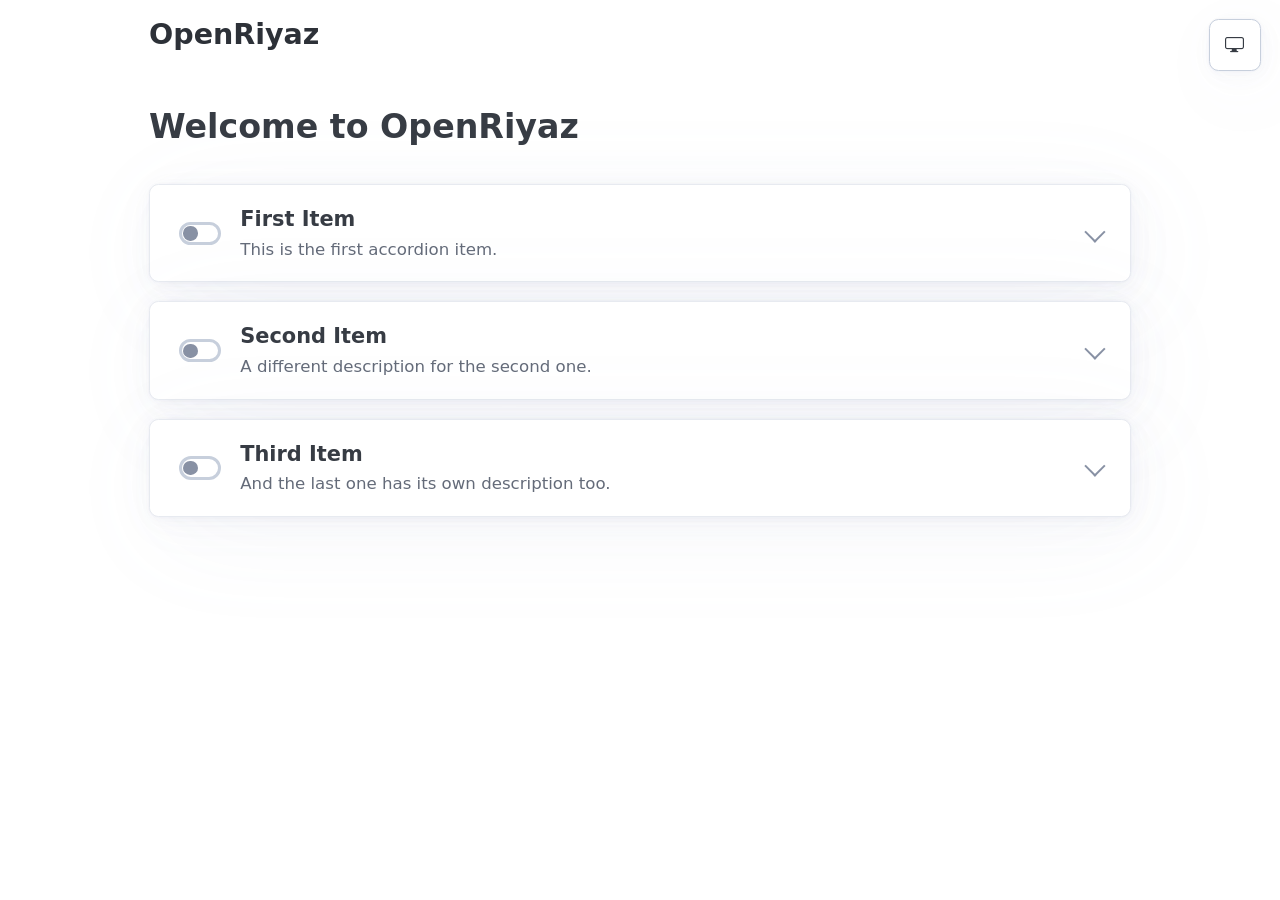
==== index.html @ ea40c9a3 "init" ====
<!doctype html>
<html lang="en">

<head>
    <meta charset="UTF-8" />
    <meta name="viewport" content="width=device-width, initial-scale=1.0" />
    <meta name="description" content="OpenRiyaz" />
    <meta name="theme-color" content="#ffffff" />
    <link rel="manifest" href="./manifest.json" />
    <link rel="icon" type="image/svg+xml" href="./assets/icons/logo.svg" />
    <link rel="icon" type="image/png" sizes="192x192" href="./assets/icons/icon-192.png" />
    <link rel="apple-touch-icon" href="./assets/icons/icon-192.png" />
    <meta name="apple-mobile-web-app-capable" content="yes" />
    <meta name="apple-mobile-web-app-title" content="OpenRiyaz" />
    <meta name="mobile-web-app-capable" content="yes" />
    <title>OpenRiyaz</title>
    <link rel="stylesheet" href="https://cdn.jsdelivr.net/npm/bootstrap-icons@1.13.1/font/bootstrap-icons.min.css" />
    <link rel="stylesheet" href="./styles/style.css" />
</head>

<body>
    <button id="theme-toggle" class="theme-toggle theme-toggle-floating" type="button" aria-label="Theme: System"
        title="Theme: System" data-theme-mode="auto">
        <i class="bi bi-display" aria-hidden="true"></i>
    </button>

    <header class="container site-header">
        <nav class="site-nav" aria-label="Main navigation">
            <ul class="nav-list brand-list">
                <li>
                    <h1 class="site-title"><strong>OpenRiyaz</strong></h1>
                </li>
            </ul>
        </nav>
    </header>

  <main class="container main-content">
    <h2 class="page-title">Welcome to OpenRiyaz</h2>
    <section id="accordion-list" aria-label="Practice sections"></section>
  </main>

    <script src="./scripts/scripts.js"></script>
</body>

</html>
---- styles/style.css ----
:root {
  color-scheme: light;
  --font-family: system-ui, "Segoe UI", Roboto, Oxygen, Ubuntu, Cantarell, Helvetica, Arial, "Helvetica Neue", sans-serif;
  --line-height: 1.5;
  --font-size: 100%;
  --font-weight: 400;
  --spacing: 1rem;
  --border-radius: 0.5rem;
  --border-width: 0.0625rem;
  --outline-width: 0.125rem;
  --transition: 0.2s ease-in-out;
  --nav-element-spacing-vertical: 1rem;
  --nav-element-spacing-horizontal: 0.5rem;
  --nav-link-spacing-vertical: 0.5rem;
  --nav-link-spacing-horizontal: 0.5rem;
  --background-color: #ffffff;
  --color: #373c44;
  --muted-color: #646b79;
  --muted-border-color: rgb(231, 234, 239.5);
  --card-background-color: #ffffff;
  --form-element-background-color: #ffffff;
  --form-element-border-color: #c7cfdc;
  --h1-color: #2d3138;
  --h2-color: #373c44;
  --select-chevron-color: rgb(136, 145, 164);
  --focus-color: rgba(2, 154, 232, 0.5);
  --box-shadow:
    0.0145rem 0.029rem 0.174rem rgba(129, 145, 181, 0.01698),
    0.0335rem 0.067rem 0.402rem rgba(129, 145, 181, 0.024),
    0.0625rem 0.125rem 0.75rem rgba(129, 145, 181, 0.03),
    0.1125rem 0.225rem 1.35rem rgba(129, 145, 181, 0.036),
    0.2085rem 0.417rem 2.502rem rgba(129, 145, 181, 0.04302),
    0.5rem 1rem 6rem rgba(129, 145, 181, 0.06),
    0 0 0 0.0625rem rgba(129, 145, 181, 0.015);
}

:root[data-theme="dark"] {
  color-scheme: dark;
  --background-color: rgb(19, 22.5, 30.5);
  --color: #c2c7d0;
  --muted-color: #7b8495;
  --muted-border-color: #202632;
  --card-background-color: #181c25;
  --form-element-background-color: rgb(28, 33, 43.5);
  --form-element-border-color: #2a3140;
  --h1-color: #f0f1f3;
  --h2-color: #e0e3e7;
  --select-chevron-color: rgb(136, 145, 164);
  --focus-color: rgba(1, 170, 255, 0.375);
  --box-shadow:
    0.0145rem 0.029rem 0.174rem rgba(7, 8.5, 12, 0.01698),
    0.0335rem 0.067rem 0.402rem rgba(7, 8.5, 12, 0.024),
    0.0625rem 0.125rem 0.75rem rgba(7, 8.5, 12, 0.03),
    0.1125rem 0.225rem 1.35rem rgba(7, 8.5, 12, 0.036),
    0.2085rem 0.417rem 2.502rem rgba(7, 8.5, 12, 0.04302),
    0.5rem 1rem 6rem rgba(7, 8.5, 12, 0.06),
    0 0 0 0.0625rem rgba(7, 8.5, 12, 0.015);
}

@media (prefers-color-scheme: dark) {
  :root:not([data-theme="light"]) {
    color-scheme: dark;
    --background-color: rgb(19, 22.5, 30.5);
    --color: #c2c7d0;
    --muted-color: #7b8495;
    --muted-border-color: #202632;
    --card-background-color: #181c25;
    --form-element-background-color: rgb(28, 33, 43.5);
    --form-element-border-color: #2a3140;
    --h1-color: #f0f1f3;
    --h2-color: #e0e3e7;
    --select-chevron-color: rgb(136, 145, 164);
    --focus-color: rgba(1, 170, 255, 0.375);
    --box-shadow:
      0.0145rem 0.029rem 0.174rem rgba(7, 8.5, 12, 0.01698),
      0.0335rem 0.067rem 0.402rem rgba(7, 8.5, 12, 0.024),
      0.0625rem 0.125rem 0.75rem rgba(7, 8.5, 12, 0.03),
      0.1125rem 0.225rem 1.35rem rgba(7, 8.5, 12, 0.036),
      0.2085rem 0.417rem 2.502rem rgba(7, 8.5, 12, 0.04302),
      0.5rem 1rem 6rem rgba(7, 8.5, 12, 0.06),
      0 0 0 0.0625rem rgba(7, 8.5, 12, 0.015);
  }
}

@media (min-width: 576px) {
  :root {
    --font-size: 106.25%;
  }
}

@media (min-width: 768px) {
  :root {
    --font-size: 112.5%;
  }
}

@media (min-width: 1024px) {
  :root {
    --font-size: 118.75%;
  }
}

*,
*::before,
*::after {
  box-sizing: border-box;
}

html {
  font-size: var(--font-size);
  -webkit-text-size-adjust: 100%;
  scroll-behavior: smooth;
}

body {
  min-height: 100vh;
  margin: 0;
  display: flex;
  flex-direction: column;
  background: var(--background-color);
  color: var(--color);
  font-family: var(--font-family);
  font-weight: var(--font-weight);
  line-height: var(--line-height);
}

main {
  flex: 1;
}

h1,
h2,
p {
  margin-top: 0;
}

h1,
h2,
strong {
  font-weight: 700;
}

h1 {
  color: var(--h1-color);
  font-size: 1.5rem;
  line-height: 1.125;
}

h2 {
  margin-bottom: 2rem;
  color: var(--h2-color);
  font-size: 1.75rem;
  line-height: 1.15;
}

p {
  margin-bottom: 1rem;
}

small {
  font-size: 0.875em;
}

.container {
  width: min(100%, 1020px);
  margin: 0 auto;
  padding-right: 1rem;
  padding-left: 1rem;
}

.site-header {
  padding-top: 0;
}

.site-nav,
.nav-list {
  display: flex;
  align-items: center;
}

.site-nav {
  justify-content: space-between;
  overflow: visible;
}

.nav-list {
  margin: 0;
  padding: 0;
  list-style: none;
}

.brand-list {
  margin-left: calc(var(--nav-element-spacing-horizontal) * -1);
}

.controls-list {
  margin-right: calc(var(--nav-element-spacing-horizontal) * -1);
}

.nav-list li {
  display: inline-flex;
  align-items: center;
  gap: 0.5rem;
  padding: var(--nav-element-spacing-vertical) var(--nav-element-spacing-horizontal);
}

.site-title {
  margin-bottom: 0;
}

.theme-toggle {
  position: relative;
  display: inline-flex;
  align-items: center;
  justify-content: center;
  width: 2.75rem;
  height: 2.75rem;
  margin: 0;
  padding: 0;
  border: var(--border-width) solid var(--form-element-border-color);
  border-radius: var(--border-radius);
  background-color: var(--form-element-background-color);
  color: var(--color);
  font: inherit;
  line-height: 1;
  cursor: pointer;
  transition:
    border-color var(--transition),
    box-shadow var(--transition),
    background-color var(--transition),
    color var(--transition);
}

.theme-toggle:hover {
  background-color: var(--card-background-color);
}

.theme-toggle:focus {
  outline: none;
  border-color: var(--focus-color);
  box-shadow: 0 0 0 var(--outline-width) var(--focus-color);
}

.theme-toggle i {
  font-size: 1rem;
}

.theme-toggle-floating {
  position: fixed;
  top: 1rem;
  right: 1rem;
  z-index: 30;
  box-shadow: var(--box-shadow);
  opacity: 1;
  transform: translateY(0);
  transition:
    border-color var(--transition),
    box-shadow var(--transition),
    background-color var(--transition),
    color var(--transition),
    opacity var(--transition),
    transform var(--transition);
}

.theme-toggle-floating.is-hidden {
  opacity: 0;
  transform: translateY(-0.75rem);
  pointer-events: none;
}

.main-content {
  padding-top: 2rem;
  padding-bottom: 2rem;
}

.accordion-card {
  margin-bottom: 1rem;
  overflow: hidden;
  border: 1px solid var(--muted-border-color);
  border-radius: var(--border-radius);
  background: var(--card-background-color);
  box-shadow: var(--box-shadow);
}

.accordion-card details {
  margin: 0;
}

.accordion-card summary {
  display: flex;
  align-items: center;
  padding: 1rem 1.5rem;
  margin: 0;
  list-style: none;
  background: var(--form-element-background-color);
  border-radius: var(--border-radius);
  cursor: pointer;
  transition:
    background-color var(--transition),
    border-color var(--transition);
}

.accordion-card summary::-webkit-details-marker {
  display: none;
}

.accordion-card details[open] summary {
  margin-bottom: 0;
  border-bottom: 1px solid var(--muted-border-color);
  border-bottom-right-radius: 0;
  border-bottom-left-radius: 0;
}

.summary-content {
  display: flex;
  align-items: center;
  gap: 1rem;
  width: 100%;
}

.summary-content::after {
  content: "";
  margin-left: auto;
  width: 0.8rem;
  height: 0.8rem;
  border-right: 2px solid var(--select-chevron-color);
  border-bottom: 2px solid var(--select-chevron-color);
  transform: rotate(45deg) translateY(-0.1rem);
  transition: transform var(--transition);
}

.accordion-card details[open] .summary-content::after {
  transform: rotate(225deg) translateY(-0.05rem);
}

.accordion-header-text {
  display: flex;
  flex-direction: column;
  gap: 0.1rem;
}

.accordion-header-text strong {
  display: block;
  font-size: 1.1rem;
  color: var(--color);
}

.accordion-description {
  color: var(--muted-color);
  font-weight: 400;
}

.accordion-content {
  padding: 1.5rem;
}

.accordion-content p:last-child {
  margin-bottom: 0;
}

.accordion-switch {
  position: relative;
  flex: 0 0 auto;
  width: 2.25rem;
  height: 1.25rem;
  margin: 0;
  border: 0.1875rem solid var(--form-element-border-color);
  border-radius: 999px;
  background: transparent;
  cursor: pointer;
  appearance: none;
  transition:
    background-color var(--transition),
    border-color var(--transition),
    box-shadow var(--transition);
}

.accordion-switch::before {
  content: "";
  position: absolute;
  top: 50%;
  left: 0.1rem;
  width: 0.75rem;
  height: 0.75rem;
  border-radius: 50%;
  background: var(--select-chevron-color);
  transform: translate(0, -50%);
  transition:
    transform var(--transition),
    background-color var(--transition);
}

.accordion-switch:checked {
  background-color: #2ea043;
  border-color: #238636;
}

.accordion-switch:checked::before {
  background: #ffffff;
  transform: translate(0.9rem, -50%);
}

.accordion-switch:focus-visible {
  outline: none;
  box-shadow: 0 0 0 var(--outline-width) rgba(46, 160, 67, 0.25);
}

@media (max-width: 640px) {
  .site-nav {
    justify-content: flex-start;
  }

  .accordion-card summary,
  .accordion-content {
    padding-right: 1rem;
    padding-left: 1rem;
  }

  .theme-toggle-floating {
    top: 0.75rem;
    right: 0.75rem;
  }
}
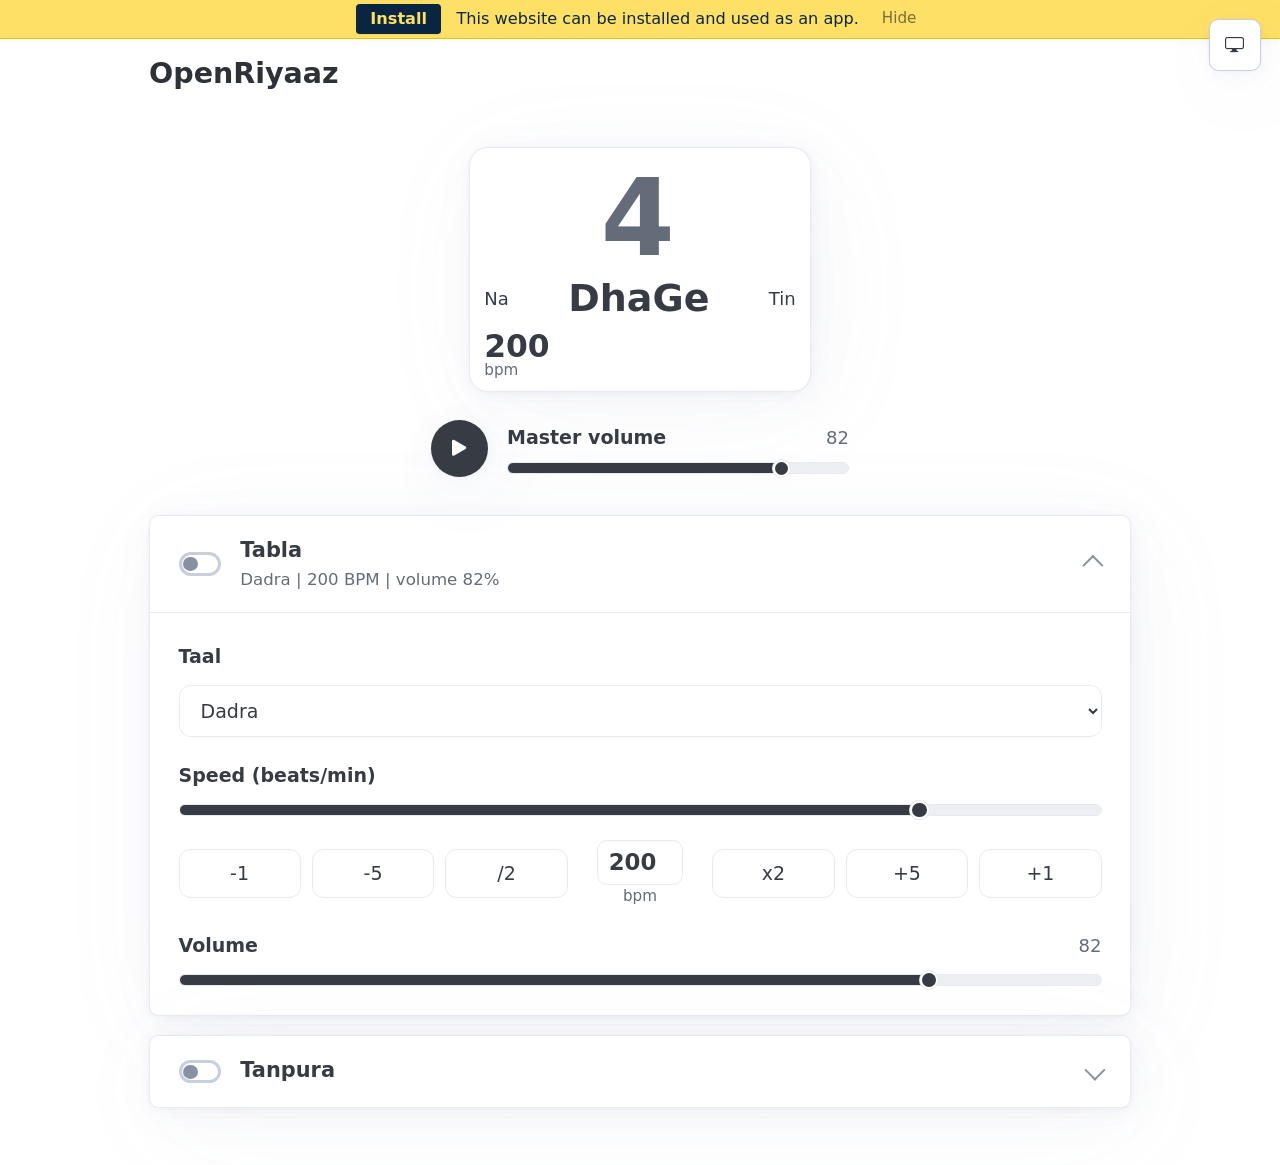
==== commit a4eec0ce: "Refactor project to rename "OpenRiyaz" to "OpenRiyaaz" and implement PWA features - Updated HTML fil" ====
--- a/index.html
+++ b/index.html
@@ -2,44 +2,83 @@
 <html lang="en">
 
 <head>
-    <meta charset="UTF-8" />
-    <meta name="viewport" content="width=device-width, initial-scale=1.0" />
-    <meta name="description" content="OpenRiyaz" />
-    <meta name="theme-color" content="#ffffff" />
-    <link rel="manifest" href="./manifest.json" />
-    <link rel="icon" type="image/svg+xml" href="./assets/icons/logo.svg" />
-    <link rel="icon" type="image/png" sizes="192x192" href="./assets/icons/icon-192.png" />
-    <link rel="apple-touch-icon" href="./assets/icons/icon-192.png" />
-    <meta name="apple-mobile-web-app-capable" content="yes" />
-    <meta name="apple-mobile-web-app-title" content="OpenRiyaz" />
-    <meta name="mobile-web-app-capable" content="yes" />
-    <title>OpenRiyaz</title>
-    <link rel="stylesheet" href="https://cdn.jsdelivr.net/npm/bootstrap-icons@1.13.1/font/bootstrap-icons.min.css" />
-    <link rel="stylesheet" href="./styles/style.css" />
+  <meta charset="UTF-8" />
+  <meta name="viewport" content="width=device-width, initial-scale=1.0" />
+  <meta name="description" content="OpenRiyaaz" />
+  <meta name="theme-color" content="#ffffff" />
+  <link rel="manifest" href="./manifest.json" />
+  <link rel="icon" type="image/svg+xml" href="./assets/icons/logo.svg" />
+  <link rel="icon" type="image/png" sizes="192x192" href="./assets/icons/icon-192.png" />
+  <link rel="apple-touch-icon" href="./assets/icons/icon-192.png" />
+  <meta name="apple-mobile-web-app-capable" content="yes" />
+  <meta name="apple-mobile-web-app-title" content="OpenRiyaaz" />
+  <meta name="mobile-web-app-capable" content="yes" />
+  <title>OpenRiyaaz</title>
+  <link rel="stylesheet" href="https://cdn.jsdelivr.net/npm/bootstrap-icons@1.13.1/font/bootstrap-icons.min.css" />
+  <link rel="stylesheet" href="./styles/style.css" />
 </head>
 
 <body>
-    <button id="theme-toggle" class="theme-toggle theme-toggle-floating" type="button" aria-label="Theme: System"
-        title="Theme: System" data-theme-mode="auto">
-        <i class="bi bi-display" aria-hidden="true"></i>
-    </button>
+  <div id="pwa-banner" class="pwa-banner" hidden>
+    <button id="pwa-install" class="pwa-install" type="button">Install</button>
+    <span>This website can be installed and used as an app.</span>
+    <button id="pwa-hide" class="pwa-hide" type="button">Hide</button>
+  </div>
 
-    <header class="container site-header">
-        <nav class="site-nav" aria-label="Main navigation">
-            <ul class="nav-list brand-list">
-                <li>
-                    <h1 class="site-title"><strong>OpenRiyaz</strong></h1>
-                </li>
-            </ul>
-        </nav>
-    </header>
+  <button id="theme-toggle" class="theme-toggle theme-toggle-floating" type="button" aria-label="Theme: System"
+    title="Theme: System" data-theme-mode="auto">
+    <i class="bi bi-display" aria-hidden="true"></i>
+  </button>
+
+  <header class="container site-header">
+    <nav class="site-nav" aria-label="Main navigation">
+      <ul class="nav-list brand-list">
+        <li>
+          <h1 class="site-title"><strong>OpenRiyaaz</strong></h1>
+        </li>
+      </ul>
+    </nav>
+  </header>
 
   <main class="container main-content">
-    <h2 class="page-title">Welcome to OpenRiyaz</h2>
+    <section class="practice-console" aria-label="Playback console">
+      <div class="practice-display" aria-label="Current playback display">
+        <div class="display-count">4</div>
+        <div class="display-bols-row">
+          <span>Na</span>
+          <span>DhaGe</span>
+          <span>Tin</span>
+        </div>
+        <div class="display-meta-row">
+          <div class="display-tempo">
+            <strong>200</strong>
+            <span>bpm</span>
+          </div>
+        </div>
+      </div>
+
+      <div class="master-controls" aria-label="Master controls">
+        <button id="master-play-toggle" class="master-play-button" type="button" aria-label="Play or pause"
+          aria-pressed="false">
+          <i class="bi bi-play-fill" aria-hidden="true"></i>
+        </button>
+
+        <div class="master-volume-group">
+          <div class="master-volume-head">
+            <label for="master-volume">Master volume</label>
+            <span id="master-volume-value">82</span>
+          </div>
+          <input id="master-volume" class="master-volume-slider" type="range" min="0" max="100" value="82" />
+        </div>
+      </div>
+    </section>
+
     <section id="accordion-list" aria-label="Practice sections"></section>
   </main>
 
-    <script src="./scripts/scripts.js"></script>
+  <script src="./scripts/ui-utils.js"></script>
+  <script src="./scripts/tabla.js"></script>
+  <script src="./scripts/scripts.js"></script>
 </body>
 
 </html>
--- a/styles/style.css
+++ b/styles/style.css
@@ -128,6 +128,73 @@
   flex: 1;
 }
 
+.sr-only {
+  position: absolute;
+  width: 1px;
+  height: 1px;
+  padding: 0;
+  margin: -1px;
+  overflow: hidden;
+  clip: rect(0, 0, 0, 0);
+  white-space: nowrap;
+  border: 0;
+}
+
+.pwa-banner {
+  display: flex;
+  align-items: center;
+  justify-content: center;
+  gap: 0.8rem;
+  flex-wrap: wrap;
+  padding: 0.2rem 1rem;
+  background: #ffe066;
+  color: #0a2540;
+  font-size: 0.85rem;
+  font-weight: 500;
+  border-bottom: 1px solid #e6c200;
+  box-shadow: 0 2px 8px rgba(0, 0, 0, 0.04);
+}
+
+.pwa-banner[hidden] {
+  display: none;
+}
+
+.pwa-install {
+  margin: 0;
+  padding: 0.15rem 0.75rem;
+  border: none;
+  border-radius: 0.2rem;
+  background: #0a2540;
+  color: #ffe066;
+  font: inherit;
+  font-size: 0.85rem;
+  font-weight: 700;
+  cursor: pointer;
+  box-shadow: 0 1px 2px rgba(0, 0, 0, 0.07);
+  transition: background-color var(--transition);
+}
+
+.pwa-install:hover {
+  background: #1a2a4a;
+}
+
+.pwa-hide {
+  margin: 0;
+  padding: 0.15rem 0.4rem;
+  border: none;
+  background: transparent;
+  color: #222222;
+  font: inherit;
+  font-size: 0.8rem;
+  cursor: pointer;
+  opacity: 0.6;
+  transition: opacity var(--transition);
+}
+
+.pwa-hide:hover {
+  opacity: 1;
+}
+
 h1,
 h2,
 p {
@@ -268,6 +335,217 @@
   pointer-events: none;
 }
 
+.practice-console {
+  margin-bottom: 2rem;
+}
+
+.practice-display {
+  width: min(100%, 18rem);
+  margin: 0 auto 1.5rem;
+  padding: 0.75rem 0.75rem 0.6rem;
+  border: 1px solid var(--muted-border-color);
+  border-radius: 1rem;
+  background: var(--card-background-color);
+  box-shadow: var(--box-shadow);
+  color: var(--muted-color);
+}
+
+.display-status-row,
+.display-meta-row,
+.display-bols-row {
+  display: flex;
+  align-items: center;
+  justify-content: space-between;
+}
+
+.display-status-row {
+  min-height: 1.5rem;
+}
+
+.display-status-dot {
+  width: 0.8rem;
+  height: 0.8rem;
+  border: 0.2rem solid var(--muted-color);
+  border-radius: 50%;
+}
+
+.display-expand-button {
+  display: inline-flex;
+  align-items: center;
+  justify-content: center;
+  width: 1.9rem;
+  height: 1.9rem;
+  padding: 0;
+  border: none;
+  background: transparent;
+  color: var(--muted-color);
+  font-size: 1rem;
+  cursor: pointer;
+}
+
+.display-count {
+  margin: 0.35rem 0 0.15rem;
+  color: var(--muted-color);
+  font-size: clamp(4rem, 14vw, 5.6rem);
+  line-height: 0.95;
+  text-align: center;
+  font-weight: 700;
+  letter-spacing: 0.04em;
+}
+
+.display-bols-row {
+  margin-top: -0.15rem;
+  color: var(--color);
+  font-size: 0.95rem;
+}
+
+.display-bols-row span:nth-child(2) {
+  color: var(--h2-color);
+  font-size: 2rem;
+  font-weight: 700;
+}
+
+.display-meta-row {
+  margin-top: 0.2rem;
+}
+
+.display-tempo {
+  display: flex;
+  flex-direction: column;
+  color: var(--color);
+  line-height: 1.05;
+}
+
+.display-tempo strong {
+  font-size: 1.65rem;
+}
+
+.display-tempo span,
+.display-scale {
+  color: var(--muted-color);
+  font-size: 0.8rem;
+}
+
+.display-scale {
+  align-self: flex-end;
+  font-size: 1.6rem;
+  line-height: 1;
+}
+
+.master-controls {
+  display: flex;
+  align-items: center;
+  justify-content: center;
+  gap: 1rem;
+  width: min(100%, 22rem);
+  margin: 0 auto;
+}
+
+.master-play-button {
+  display: inline-flex;
+  align-items: center;
+  justify-content: center;
+  width: 3rem;
+  height: 3rem;
+  padding: 0;
+  border: 1px solid transparent;
+  border-radius: 50%;
+  background: var(--color);
+  color: var(--background-color);
+  font-size: 1.5rem;
+  box-shadow: var(--box-shadow);
+  cursor: pointer;
+  transition:
+    transform var(--transition),
+    background-color var(--transition),
+    color var(--transition),
+    border-color var(--transition);
+}
+
+.master-play-button:hover {
+  transform: translateY(-1px);
+}
+
+.master-play-button[aria-pressed="true"] {
+  background: var(--h2-color);
+}
+
+.master-volume-group {
+  display: grid;
+  gap: 0.55rem;
+  flex: 1;
+}
+
+.master-volume-head {
+  display: flex;
+  align-items: center;
+  justify-content: space-between;
+  gap: 1rem;
+}
+
+.master-volume-head label {
+  color: var(--color);
+  font-weight: 600;
+}
+
+.master-volume-head span {
+  color: var(--muted-color);
+  font-size: 0.95rem;
+}
+
+.master-volume-slider {
+  --slider-fill-percent: 82%;
+  width: 100%;
+  flex: 1;
+  margin: 0;
+  appearance: none;
+  height: 0.65rem;
+  border-radius: 999px;
+  border: 1px solid var(--muted-border-color);
+  background: linear-gradient(
+    90deg,
+    var(--h2-color) 0%,
+    var(--h2-color) var(--slider-fill-percent),
+    color-mix(in srgb, var(--muted-border-color) 78%, transparent) var(--slider-fill-percent),
+    color-mix(in srgb, var(--muted-border-color) 78%, transparent) 100%
+  );
+  outline: none;
+}
+
+.master-volume-slider::-webkit-slider-thumb {
+  appearance: none;
+  width: 0.9rem;
+  height: 0.9rem;
+  border: 2px solid var(--background-color);
+  border-radius: 999px;
+  background: var(--h2-color);
+  box-shadow: 0 0 0 1px var(--muted-border-color);
+  cursor: pointer;
+}
+
+.master-volume-slider::-moz-range-track {
+  height: 0.65rem;
+  border-radius: 999px;
+  border: 1px solid var(--muted-border-color);
+  background: color-mix(in srgb, var(--muted-border-color) 78%, transparent);
+}
+
+.master-volume-slider::-moz-range-progress {
+  height: 0.65rem;
+  border-radius: 999px;
+  background: var(--h2-color);
+}
+
+.master-volume-slider::-moz-range-thumb {
+  width: 0.9rem;
+  height: 0.9rem;
+  border: 2px solid var(--background-color);
+  border-radius: 999px;
+  background: var(--h2-color);
+  box-shadow: 0 0 0 1px var(--muted-border-color);
+  cursor: pointer;
+}
+
 .main-content {
   padding-top: 2rem;
   padding-bottom: 2rem;
@@ -356,6 +634,185 @@
 
 .accordion-content p:last-child {
   margin-bottom: 0;
+}
+
+.instrument-panel {
+  display: grid;
+  gap: 1.25rem;
+}
+
+.instrument-panel-header {
+  display: flex;
+  flex-direction: column;
+  gap: 0.2rem;
+}
+
+.instrument-panel-title {
+  font-size: 1.15rem;
+  color: var(--color);
+}
+
+.instrument-panel-subtitle {
+  color: var(--muted-color);
+  font-size: 0.9rem;
+}
+
+.instrument-control-block {
+  display: grid;
+  gap: 0.75rem;
+}
+
+.instrument-control-head {
+  display: flex;
+  align-items: center;
+  justify-content: space-between;
+  gap: 1rem;
+}
+
+.instrument-control-head label {
+  color: var(--color);
+  font-weight: 600;
+}
+
+.instrument-control-head span {
+  color: var(--muted-color);
+  font-size: 0.95rem;
+}
+
+.instrument-select {
+  width: 100%;
+  margin: 0;
+  padding: 0.7rem 0.9rem;
+  border: 1px solid var(--muted-border-color);
+  border-radius: 0.6rem;
+  background: var(--form-element-background-color);
+  color: var(--color);
+  font: inherit;
+}
+
+.instrument-select:focus {
+  outline: none;
+  border-color: var(--focus-color);
+  box-shadow: 0 0 0 var(--outline-width) var(--focus-color);
+}
+
+.instrument-slider {
+  --slider-fill-percent: 82%;
+  width: 100%;
+  margin: 0;
+  appearance: none;
+  height: 0.65rem;
+  border-radius: 999px;
+  border: 1px solid var(--muted-border-color);
+  background: linear-gradient(
+    90deg,
+    var(--h2-color) 0%,
+    var(--h2-color) var(--slider-fill-percent),
+    color-mix(in srgb, var(--muted-border-color) 78%, transparent) var(--slider-fill-percent),
+    color-mix(in srgb, var(--muted-border-color) 78%, transparent) 100%
+  );
+  outline: none;
+}
+
+.instrument-slider::-webkit-slider-thumb {
+  appearance: none;
+  width: 0.95rem;
+  height: 0.95rem;
+  border: 2px solid var(--background-color);
+  border-radius: 999px;
+  background: var(--h2-color);
+  box-shadow: 0 0 0 1px var(--muted-border-color);
+  cursor: pointer;
+}
+
+.instrument-slider::-moz-range-track {
+  height: 0.65rem;
+  border-radius: 999px;
+  border: 1px solid var(--muted-border-color);
+  background: color-mix(in srgb, var(--muted-border-color) 78%, transparent);
+}
+
+.instrument-slider::-moz-range-progress {
+  height: 0.65rem;
+  border-radius: 999px;
+  background: var(--h2-color);
+}
+
+.instrument-slider::-moz-range-thumb {
+  width: 0.95rem;
+  height: 0.95rem;
+  border: 2px solid var(--background-color);
+  border-radius: 999px;
+  background: var(--h2-color);
+  box-shadow: 0 0 0 1px var(--muted-border-color);
+  cursor: pointer;
+}
+
+.bpm-stepper {
+  display: grid;
+  grid-template-columns: repeat(7, minmax(0, 1fr));
+  align-items: center;
+  gap: 0.6rem;
+}
+
+.bpm-stepper button {
+  min-height: 2.5rem;
+  padding: 0.5rem 0.35rem;
+  border: 1px solid var(--muted-border-color);
+  border-radius: 0.6rem;
+  background: var(--form-element-background-color);
+  color: var(--color);
+  font: inherit;
+  cursor: pointer;
+  transition:
+    background-color var(--transition),
+    border-color var(--transition),
+    transform var(--transition);
+}
+
+.bpm-stepper button:hover {
+  transform: translateY(-1px);
+  background: color-mix(in srgb, var(--card-background-color) 88%, var(--muted-border-color) 12%);
+}
+
+.bpm-stepper-readout {
+  display: flex;
+  flex-direction: column;
+  align-items: center;
+  justify-content: center;
+  min-height: 2.5rem;
+  color: var(--color);
+  text-align: center;
+}
+
+.bpm-stepper-readout strong {
+  font-size: 1.35rem;
+  line-height: 1;
+}
+
+.bpm-stepper-input {
+  width: 4.5rem;
+  padding: 0.45rem 0.5rem;
+  border: 1px solid var(--muted-border-color);
+  border-radius: 0.55rem;
+  background: var(--form-element-background-color);
+  color: var(--color);
+  font: inherit;
+  font-size: 1.2rem;
+  font-weight: 700;
+  line-height: 1;
+  text-align: center;
+}
+
+.bpm-stepper-input:focus {
+  outline: none;
+  border-color: var(--focus-color);
+  box-shadow: 0 0 0 var(--outline-width) var(--focus-color);
+}
+
+.bpm-stepper-readout span {
+  color: var(--muted-color);
+  font-size: 0.8rem;
 }
 
 .accordion-switch {
@@ -416,8 +873,21 @@
     padding-left: 1rem;
   }
 
+  .bpm-stepper {
+    grid-template-columns: repeat(4, minmax(0, 1fr));
+  }
+
+  .bpm-stepper-readout {
+    grid-column: span 4;
+    order: -1;
+  }
+
   .theme-toggle-floating {
     top: 0.75rem;
     right: 0.75rem;
   }
-}
+
+  .master-controls {
+    gap: 0.75rem;
+  }
+}
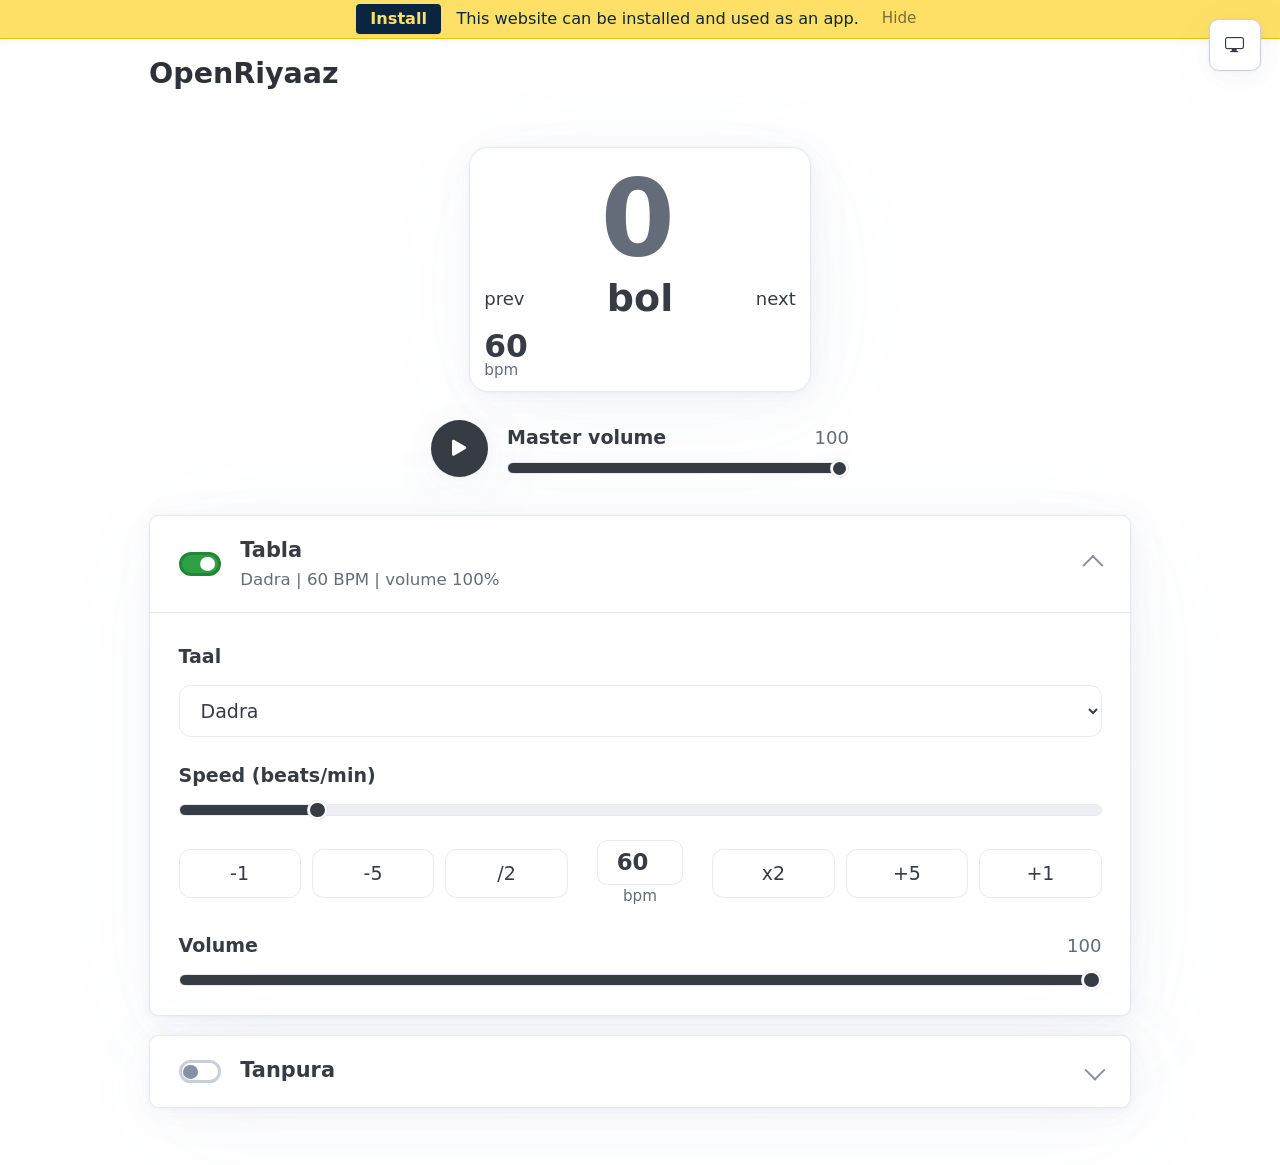
==== commit b0ff82c4: "bugs fixed" ====
--- a/index.html
+++ b/index.html
@@ -51,14 +51,14 @@
         </div>
         <div class="display-meta-row">
           <div class="display-tempo">
-            <strong>200</strong>
+            <strong>60</strong>
             <span>bpm</span>
           </div>
         </div>
       </div>
 
       <div class="master-controls" aria-label="Master controls">
-        <button id="master-play-toggle" class="master-play-button" type="button" aria-label="Play or pause"
+        <button id="master-play-toggle" class="master-play-button" type="button" aria-label="Play"
           aria-pressed="false">
           <i class="bi bi-play-fill" aria-hidden="true"></i>
         </button>
@@ -66,9 +66,9 @@
         <div class="master-volume-group">
           <div class="master-volume-head">
             <label for="master-volume">Master volume</label>
-            <span id="master-volume-value">82</span>
+            <span id="master-volume-value">100</span>
           </div>
-          <input id="master-volume" class="master-volume-slider" type="range" min="0" max="100" value="82" />
+          <input id="master-volume" class="master-volume-slider" type="range" min="0" max="100" value="100" />
         </div>
       </div>
     </section>
--- a/styles/style.css
+++ b/styles/style.css
@@ -394,9 +394,28 @@
 }
 
 .display-bols-row {
+  display: grid;
+  grid-template-columns: minmax(0, 1fr) auto minmax(0, 1fr);
+  align-items: center;
+  gap: 0.75rem;
   margin-top: -0.15rem;
   color: var(--color);
   font-size: 0.95rem;
+}
+
+.display-bols-row span:first-child {
+  justify-self: start;
+  text-align: left;
+}
+
+.display-bols-row span:nth-child(2) {
+  justify-self: center;
+  text-align: center;
+}
+
+.display-bols-row span:last-child {
+  justify-self: end;
+  text-align: right;
 }
 
 .display-bols-row span:nth-child(2) {
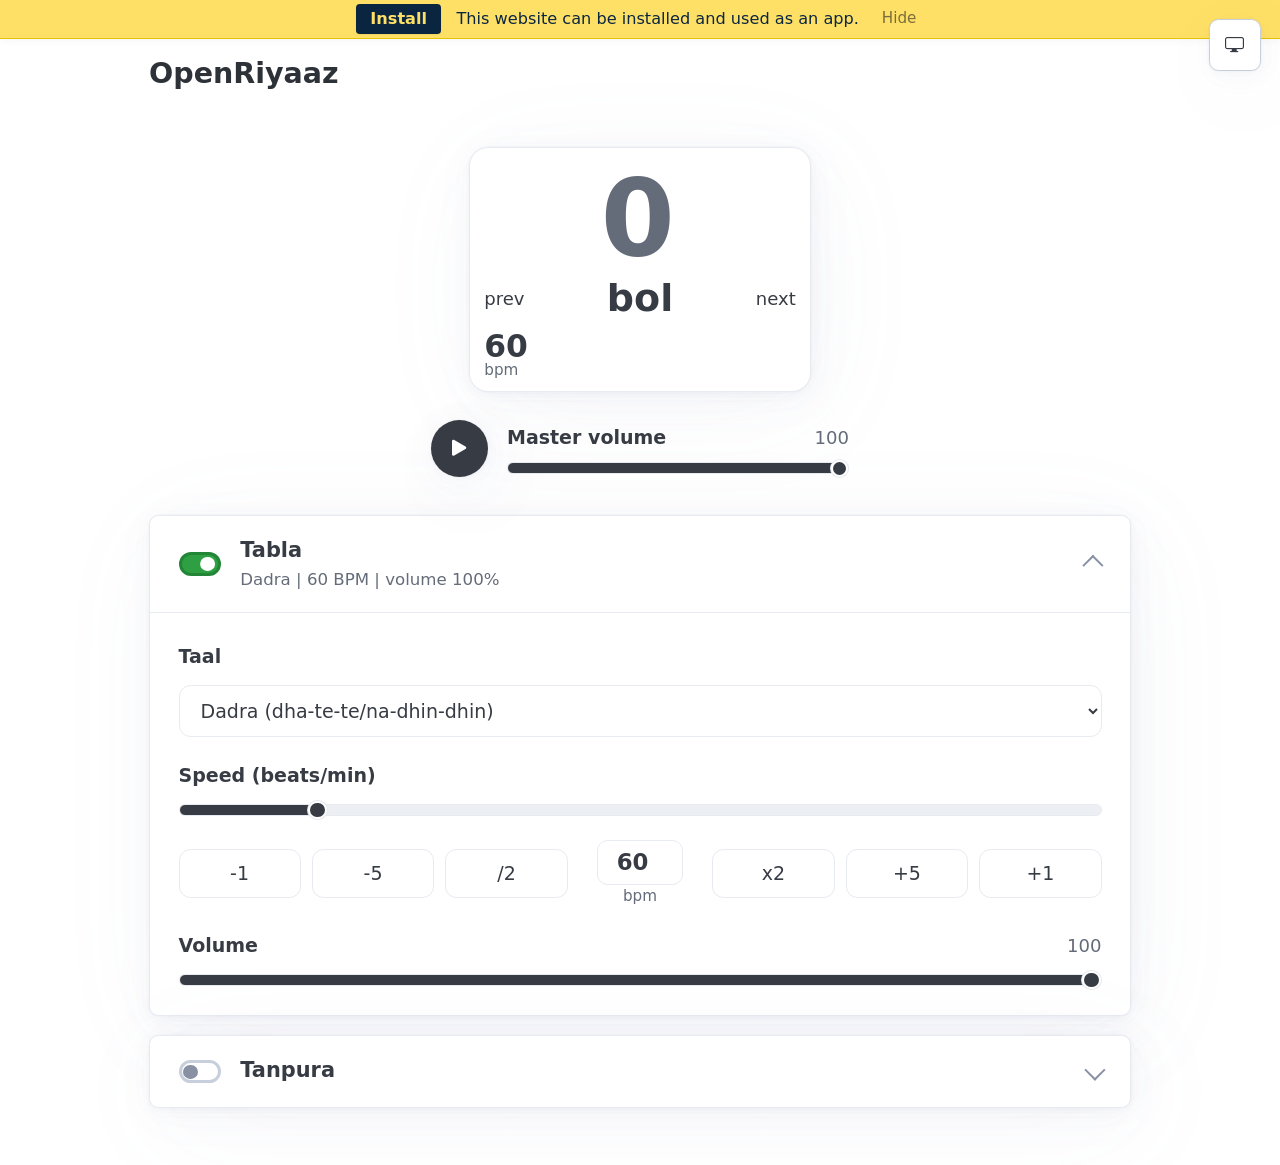
==== commit a2c9fe33: "Add confirmation dialog for enabling Tabla and update volume control logic" ====
--- a/index.html
+++ b/index.html
@@ -23,6 +23,17 @@
     <button id="pwa-install" class="pwa-install" type="button">Install</button>
     <span>This website can be installed and used as an app.</span>
     <button id="pwa-hide" class="pwa-hide" type="button">Hide</button>
+  </div>
+
+  <div id="enable-track-prompt" class="confirm-overlay" hidden>
+    <div class="confirm-dialog" role="dialog" aria-modal="true" aria-labelledby="enable-track-title">
+      <h3 id="enable-track-title">No instrument is enabled</h3>
+      <p>Enable Tabla and start playback now?</p>
+      <div class="confirm-actions">
+        <button id="enable-tabla-yes" class="confirm-primary" type="button">Yes, enable tabla</button>
+        <button id="enable-tabla-no" class="confirm-secondary" type="button">No, do nothing</button>
+      </div>
+    </div>
   </div>
 
   <button id="theme-toggle" class="theme-toggle theme-toggle-floating" type="button" aria-label="Theme: System"
--- a/styles/style.css
+++ b/styles/style.css
@@ -195,6 +195,71 @@
   opacity: 1;
 }
 
+.confirm-overlay {
+  position: fixed;
+  inset: 0;
+  z-index: 80;
+  display: grid;
+  place-items: center;
+  padding: 1rem;
+  background: rgba(7, 10, 16, 0.55);
+}
+
+.confirm-overlay[hidden] {
+  display: none;
+}
+
+.confirm-dialog {
+  width: min(100%, 26rem);
+  border: var(--border-width) solid var(--form-element-border-color);
+  border-radius: calc(var(--border-radius) + 0.15rem);
+  background: var(--card-background-color);
+  color: var(--color);
+  box-shadow: var(--box-shadow);
+  padding: 1rem;
+}
+
+.confirm-dialog h3 {
+  margin: 0 0 0.35rem;
+  font-size: 1rem;
+  color: var(--h1-color);
+}
+
+.confirm-dialog p {
+  margin: 0 0 0.85rem;
+  color: var(--muted-color);
+  font-size: 0.95rem;
+}
+
+.confirm-actions {
+  display: flex;
+  gap: 0.55rem;
+  justify-content: flex-end;
+  flex-wrap: wrap;
+}
+
+.confirm-actions button {
+  margin: 0;
+  border: var(--border-width) solid var(--form-element-border-color);
+  border-radius: 0.45rem;
+  padding: 0.45rem 0.75rem;
+  font: inherit;
+  font-size: 0.85rem;
+  cursor: pointer;
+  transition: background-color var(--transition), border-color var(--transition), color var(--transition);
+}
+
+.confirm-primary {
+  background: var(--h1-color);
+  border-color: var(--h1-color);
+  color: var(--background-color);
+}
+
+.confirm-secondary {
+  background: var(--form-element-background-color);
+  color: var(--color);
+}
+
 h1,
 h2,
 p {
@@ -767,6 +832,33 @@
   cursor: pointer;
 }
 
+.instrument-slider:disabled {
+  opacity: 0.5;
+  cursor: not-allowed;
+  background: linear-gradient(
+    90deg,
+    color-mix(in srgb, var(--muted-border-color) 75%, transparent) 0%,
+    color-mix(in srgb, var(--muted-border-color) 75%, transparent) 100%
+  );
+}
+
+.instrument-slider:disabled::-webkit-slider-thumb {
+  background: var(--muted-color);
+  border-color: color-mix(in srgb, var(--background-color) 85%, var(--muted-color) 15%);
+  cursor: not-allowed;
+}
+
+.instrument-slider:disabled::-moz-range-thumb {
+  background: var(--muted-color);
+  border-color: color-mix(in srgb, var(--background-color) 85%, var(--muted-color) 15%);
+  cursor: not-allowed;
+}
+
+.instrument-slider:disabled::-moz-range-progress,
+.instrument-slider:disabled::-moz-range-track {
+  background: color-mix(in srgb, var(--muted-border-color) 75%, transparent);
+}
+
 .bpm-stepper {
   display: grid;
   grid-template-columns: repeat(7, minmax(0, 1fr));
